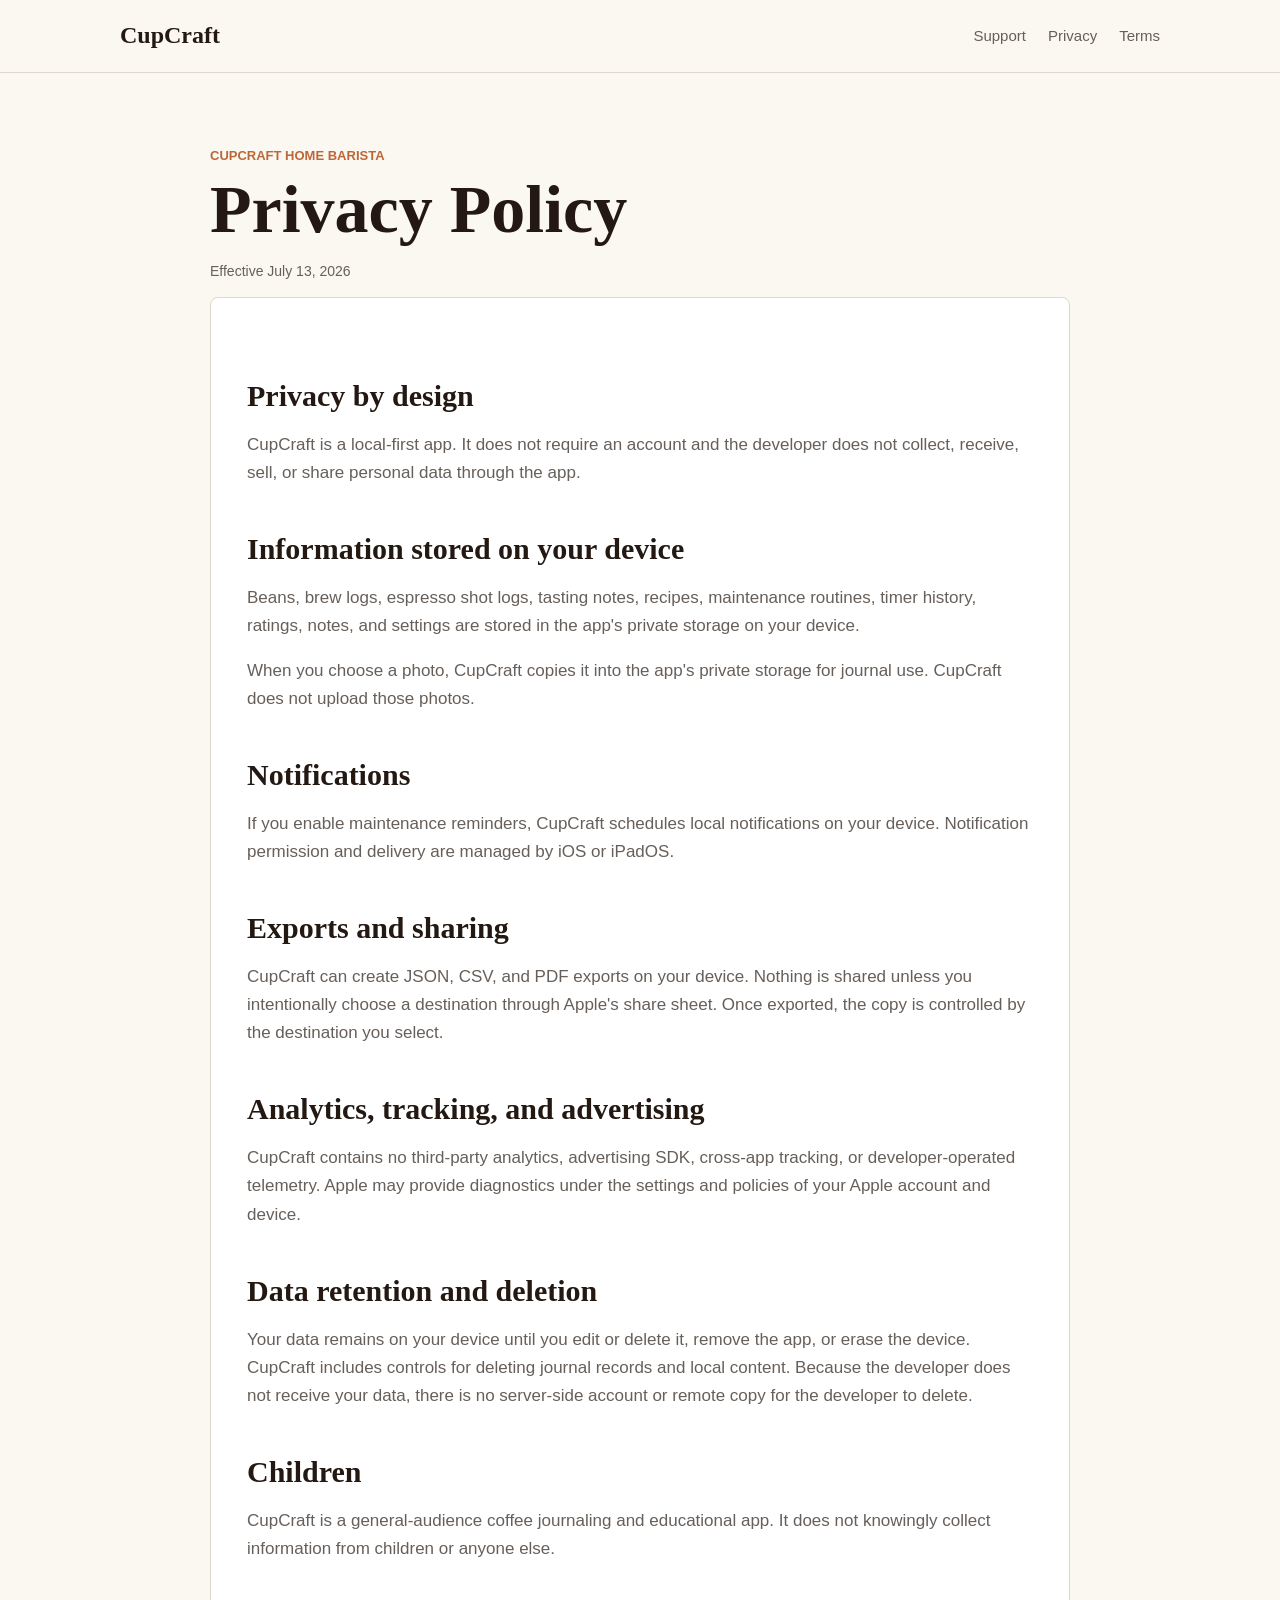
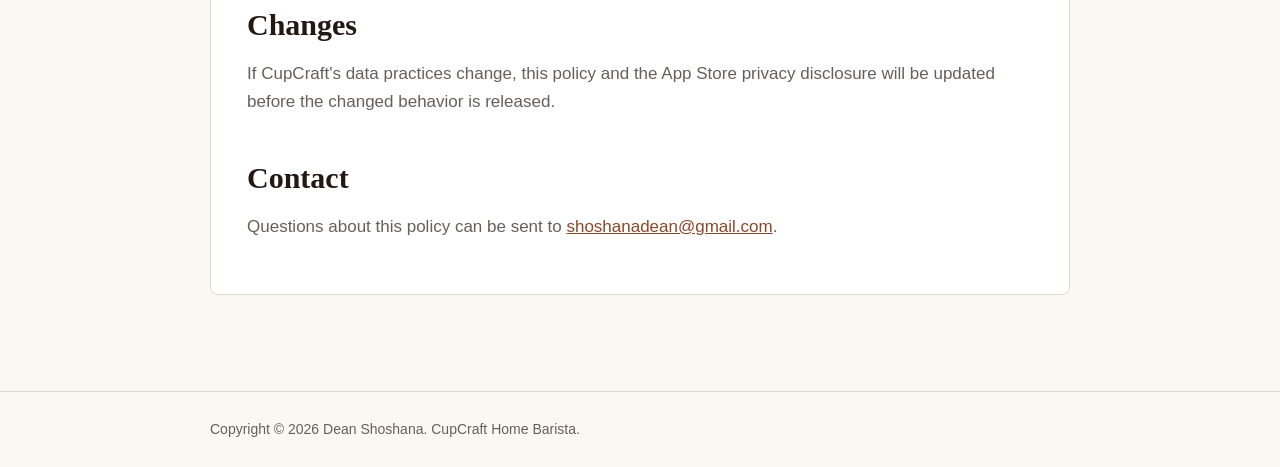
==== privacy.html @ ce3628c1 "Publish CupCraft support and legal site" ====
<!doctype html>
<html lang="en">
<head>
  <meta charset="utf-8">
  <meta name="viewport" content="width=device-width, initial-scale=1">
  <meta name="description" content="Privacy policy for CupCraft Home Barista.">
  <title>Privacy Policy - CupCraft</title>
  <link rel="stylesheet" href="styles.css">
</head>
<body>
  <header><div class="nav"><a class="brand" href="index.html">CupCraft</a><nav aria-label="Primary"><a href="support.html">Support</a><a href="privacy.html">Privacy</a><a href="terms.html">Terms</a></nav></div></header>
  <main>
    <p class="eyebrow">CupCraft Home Barista</p>
    <h1>Privacy Policy</h1>
    <p class="updated">Effective July 13, 2026</p>
    <article class="document">
      <h2>Privacy by design</h2>
      <p>CupCraft is a local-first app. It does not require an account and the developer does not collect, receive, sell, or share personal data through the app.</p>

      <h2>Information stored on your device</h2>
      <p>Beans, brew logs, espresso shot logs, tasting notes, recipes, maintenance routines, timer history, ratings, notes, and settings are stored in the app's private storage on your device.</p>
      <p>When you choose a photo, CupCraft copies it into the app's private storage for journal use. CupCraft does not upload those photos.</p>

      <h2>Notifications</h2>
      <p>If you enable maintenance reminders, CupCraft schedules local notifications on your device. Notification permission and delivery are managed by iOS or iPadOS.</p>

      <h2>Exports and sharing</h2>
      <p>CupCraft can create JSON, CSV, and PDF exports on your device. Nothing is shared unless you intentionally choose a destination through Apple's share sheet. Once exported, the copy is controlled by the destination you select.</p>

      <h2>Analytics, tracking, and advertising</h2>
      <p>CupCraft contains no third-party analytics, advertising SDK, cross-app tracking, or developer-operated telemetry. Apple may provide diagnostics under the settings and policies of your Apple account and device.</p>

      <h2>Data retention and deletion</h2>
      <p>Your data remains on your device until you edit or delete it, remove the app, or erase the device. CupCraft includes controls for deleting journal records and local content. Because the developer does not receive your data, there is no server-side account or remote copy for the developer to delete.</p>

      <h2>Children</h2>
      <p>CupCraft is a general-audience coffee journaling and educational app. It does not knowingly collect information from children or anyone else.</p>

      <h2>Changes</h2>
      <p>If CupCraft's data practices change, this policy and the App Store privacy disclosure will be updated before the changed behavior is released.</p>

      <h2>Contact</h2>
      <p>Questions about this policy can be sent to <a href="mailto:shoshanadean@gmail.com">shoshanadean@gmail.com</a>.</p>
    </article>
  </main>
  <footer><div class="footer-inner">Copyright &copy; 2026 Dean Shoshana. CupCraft Home Barista.</div></footer>
</body>
</html>
---- styles.css ----
:root {
  color-scheme: light;
  --ink: #231812;
  --muted: #675f59;
  --paper: #fbf8f2;
  --panel: #ffffff;
  --line: #ded8cf;
  --sage: #8d9b82;
  --copper: #bd6738;
}

* { box-sizing: border-box; }

body {
  margin: 0;
  background: var(--paper);
  color: var(--ink);
  font: 17px/1.65 -apple-system, BlinkMacSystemFont, "Segoe UI", sans-serif;
}

a { color: #8b4728; }
a:hover { color: var(--copper); }

header {
  border-bottom: 1px solid var(--line);
  background: rgba(251, 248, 242, 0.96);
}

.nav {
  width: min(1040px, calc(100% - 40px));
  min-height: 72px;
  margin: 0 auto;
  display: flex;
  align-items: center;
  justify-content: space-between;
  gap: 24px;
}

.brand {
  color: var(--ink);
  font-family: Georgia, serif;
  font-size: 24px;
  font-weight: 700;
  text-decoration: none;
}

nav { display: flex; gap: 22px; }
nav a { color: var(--muted); font-size: 15px; text-decoration: none; }

main {
  width: min(860px, calc(100% - 40px));
  margin: 0 auto;
  padding: 72px 0 96px;
}

.hero {
  display: grid;
  grid-template-columns: 160px 1fr;
  align-items: center;
  gap: 40px;
  margin-bottom: 64px;
}

.hero img {
  width: 160px;
  height: 160px;
  border-radius: 8px;
}

.eyebrow {
  margin: 0 0 8px;
  color: var(--copper);
  font-size: 13px;
  font-weight: 800;
  letter-spacing: 0;
  text-transform: uppercase;
}

h1, h2 {
  font-family: Georgia, serif;
  letter-spacing: 0;
}

h1 { margin: 0 0 12px; font-size: clamp(42px, 7vw, 68px); line-height: 1.05; }
h2 { margin: 44px 0 12px; font-size: 30px; line-height: 1.2; }
h3 { margin: 28px 0 8px; font-size: 19px; }
p, li { color: var(--muted); }

.lede { margin: 0; font-size: 20px; }
.updated { color: var(--muted); font-size: 14px; }

.links {
  display: grid;
  grid-template-columns: repeat(3, 1fr);
  gap: 16px;
}

.link-card {
  min-height: 148px;
  padding: 22px;
  border: 1px solid var(--line);
  border-top: 3px solid var(--sage);
  border-radius: 8px;
  background: var(--panel);
  color: var(--ink);
  text-decoration: none;
}

.link-card strong { display: block; margin-bottom: 8px; font-size: 19px; }
.link-card span { color: var(--muted); }

.document {
  padding: 36px;
  border: 1px solid var(--line);
  border-radius: 8px;
  background: var(--panel);
}

footer {
  border-top: 1px solid var(--line);
  color: var(--muted);
  font-size: 14px;
}

.footer-inner {
  width: min(860px, calc(100% - 40px));
  margin: 0 auto;
  padding: 26px 0;
}

@media (max-width: 700px) {
  .nav { align-items: flex-start; flex-direction: column; padding: 18px 0; }
  nav { flex-wrap: wrap; }
  main { padding-top: 48px; }
  .hero { grid-template-columns: 96px 1fr; gap: 22px; }
  .hero img { width: 96px; height: 96px; }
  .links { grid-template-columns: 1fr; }
  .document { padding: 24px; }
}
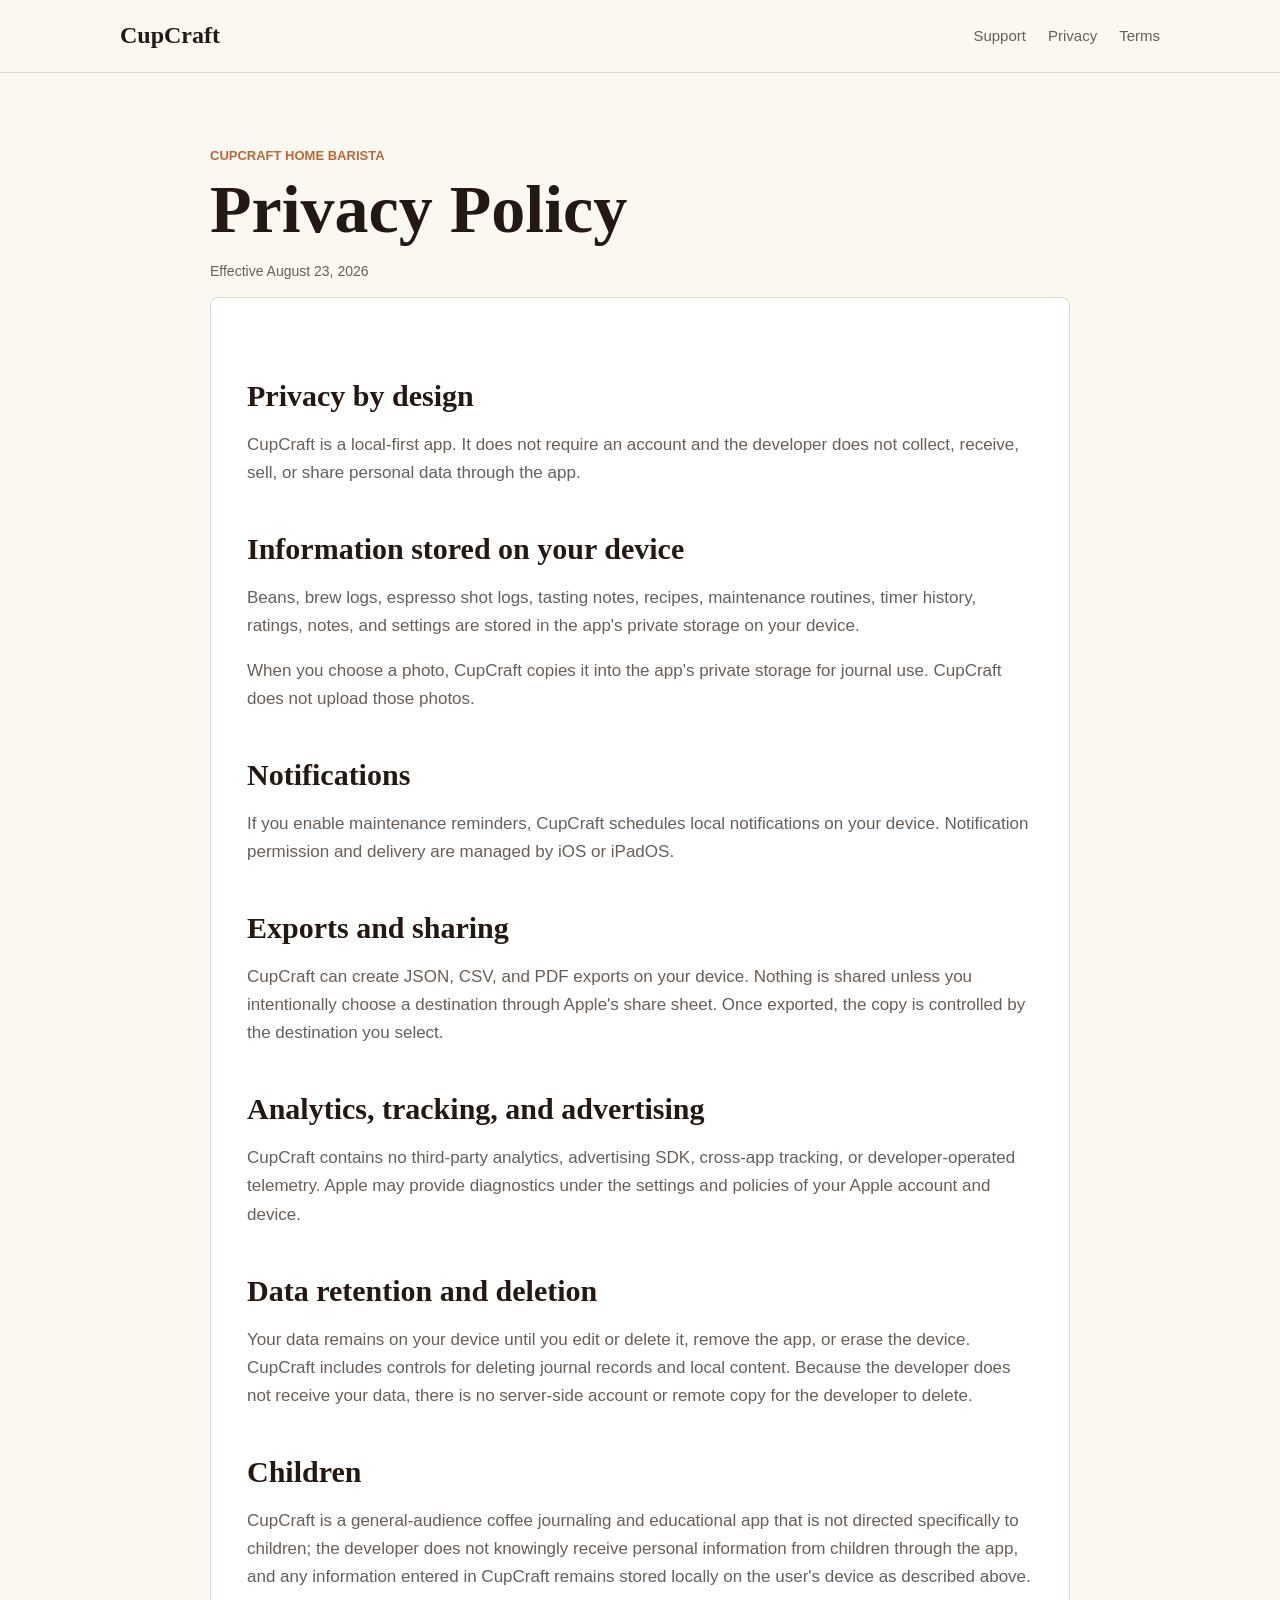
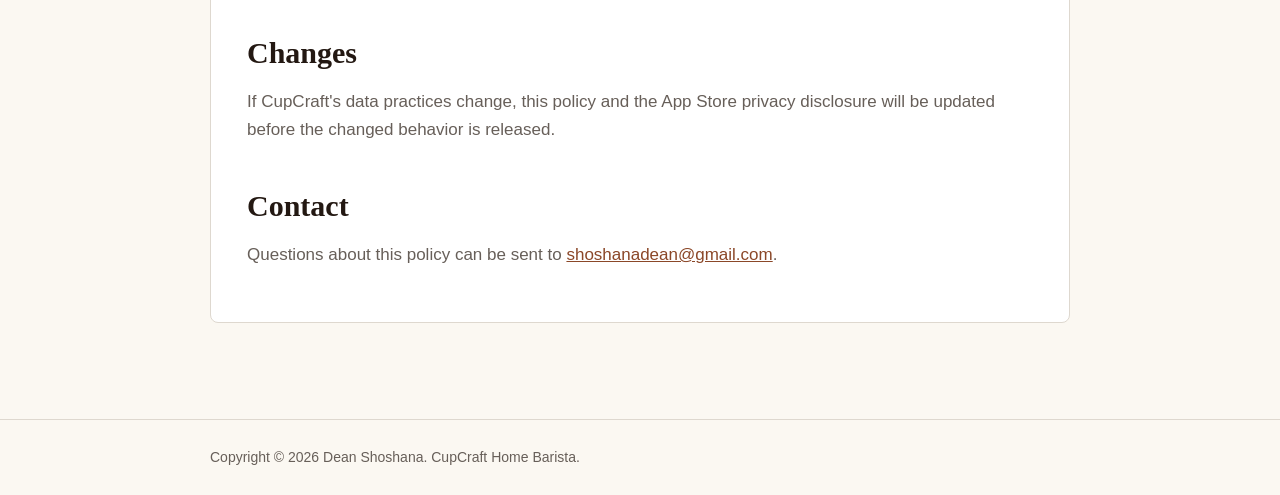
==== commit d1d65049: "Clarify on-device data handling for children" ====
--- a/privacy.html
+++ b/privacy.html
@@ -12,7 +12,7 @@
   <main>
     <p class="eyebrow">CupCraft Home Barista</p>
     <h1>Privacy Policy</h1>
-    <p class="updated">Effective July 13, 2026</p>
+    <p class="updated">Effective August 23, 2026</p>
     <article class="document">
       <h2>Privacy by design</h2>
       <p>CupCraft is a local-first app. It does not require an account and the developer does not collect, receive, sell, or share personal data through the app.</p>
@@ -34,7 +34,7 @@
       <p>Your data remains on your device until you edit or delete it, remove the app, or erase the device. CupCraft includes controls for deleting journal records and local content. Because the developer does not receive your data, there is no server-side account or remote copy for the developer to delete.</p>
 
       <h2>Children</h2>
-      <p>CupCraft is a general-audience coffee journaling and educational app. It does not knowingly collect information from children or anyone else.</p>
+      <p>CupCraft is a general-audience coffee journaling and educational app that is not directed specifically to children; the developer does not knowingly receive personal information from children through the app, and any information entered in CupCraft remains stored locally on the user's device as described above.</p>
 
       <h2>Changes</h2>
       <p>If CupCraft's data practices change, this policy and the App Store privacy disclosure will be updated before the changed behavior is released.</p>
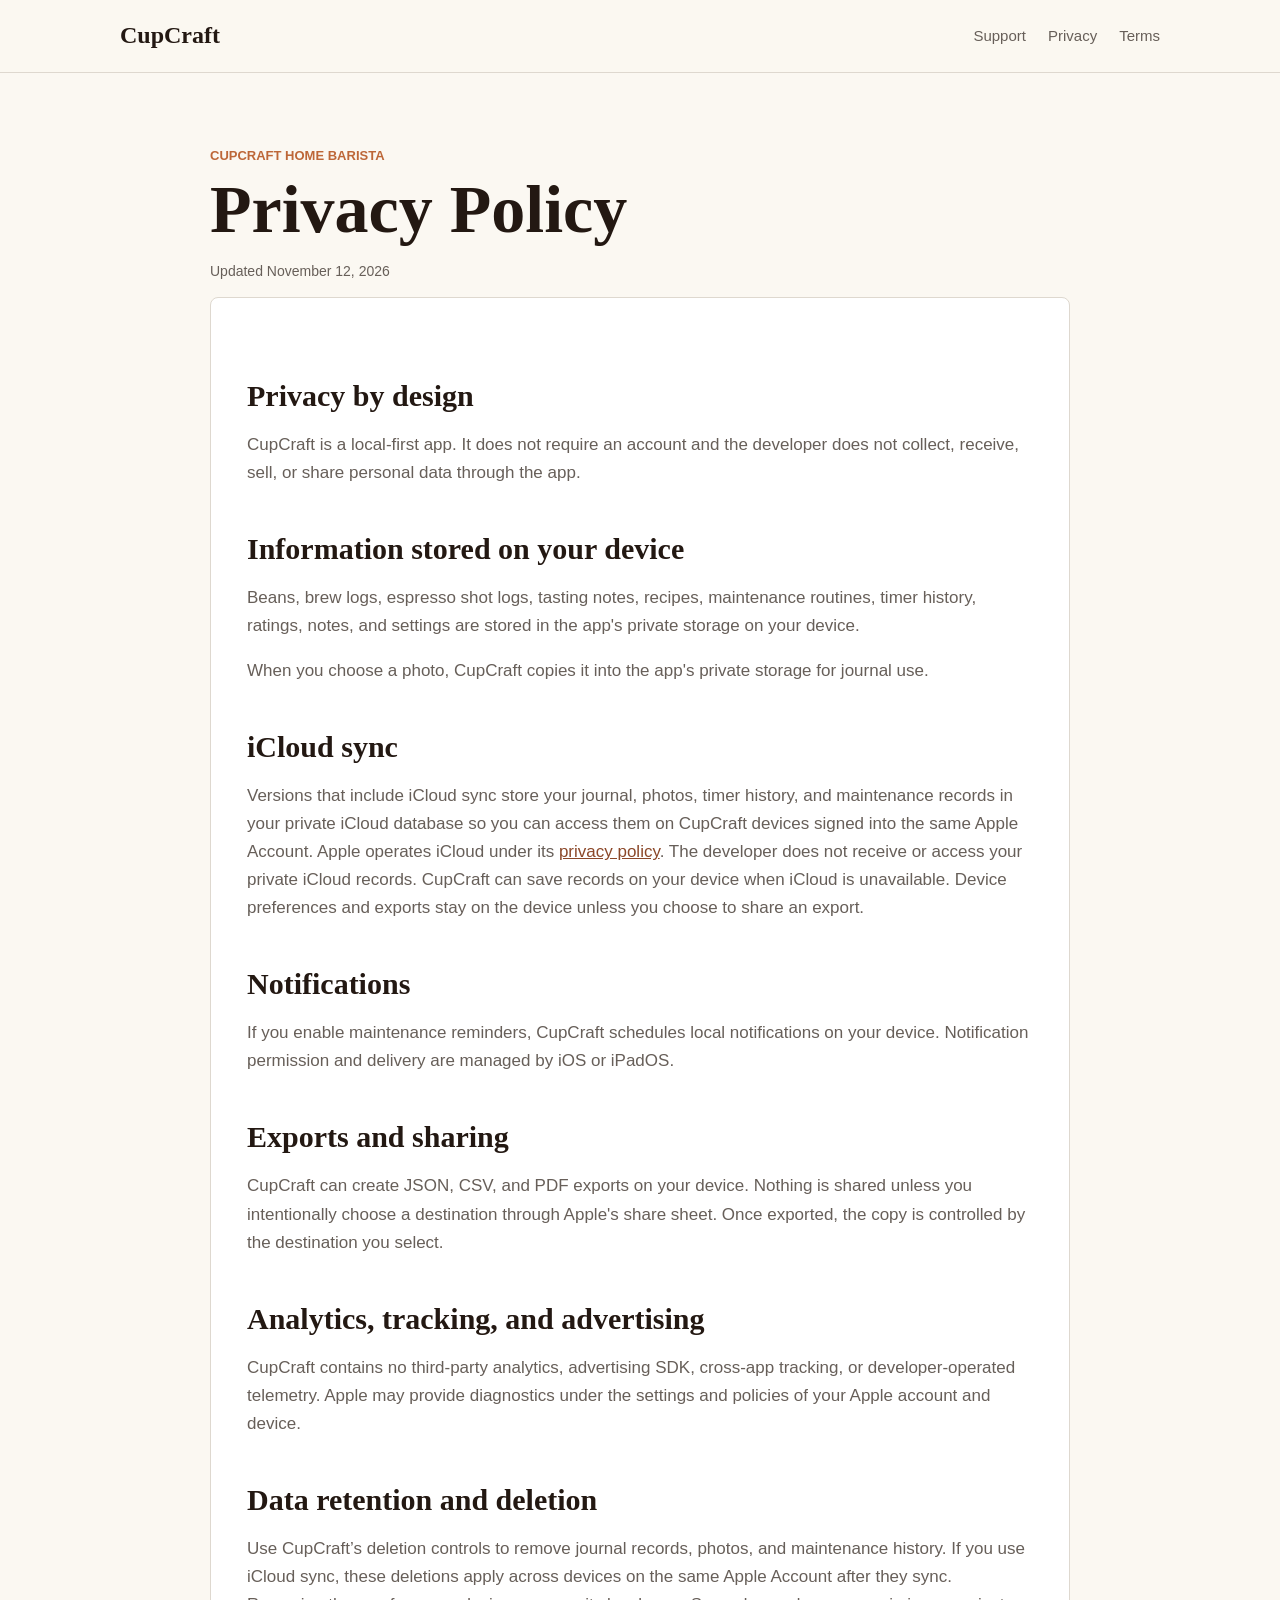
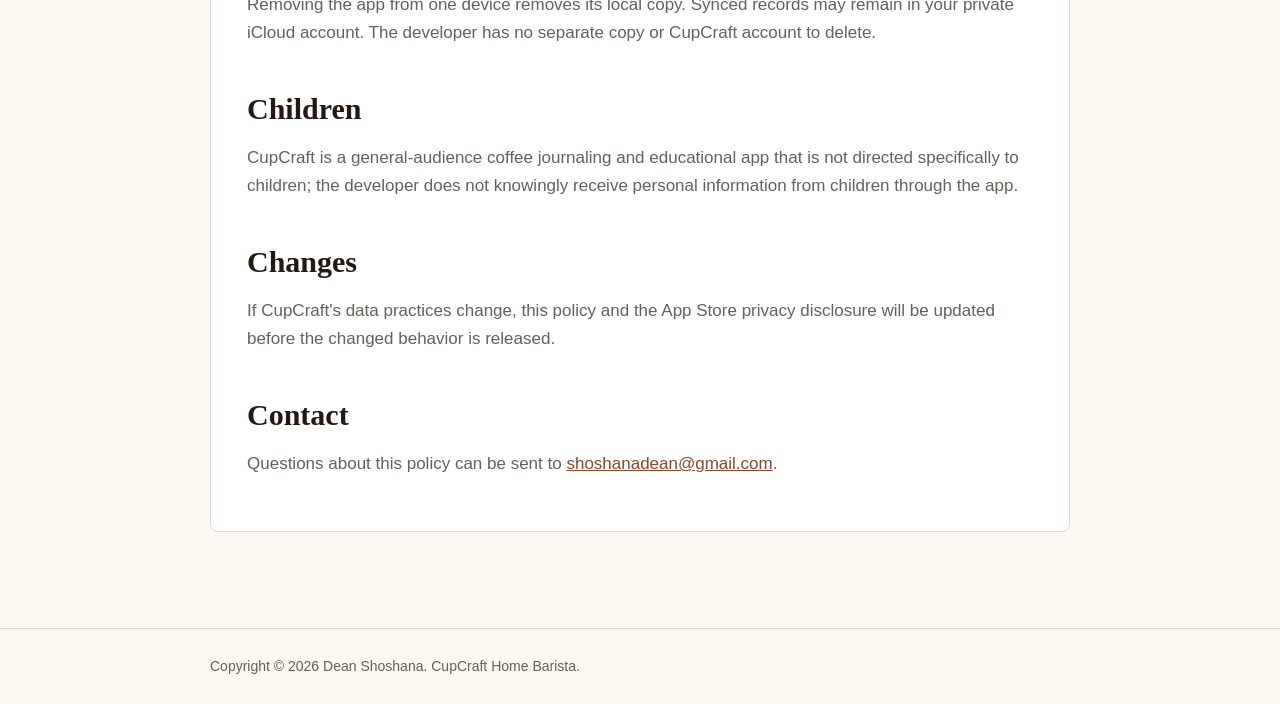
==== commit 79181594: "Document CupCraft private iCloud sync" ====
--- a/privacy.html
+++ b/privacy.html
@@ -12,14 +12,17 @@
   <main>
     <p class="eyebrow">CupCraft Home Barista</p>
     <h1>Privacy Policy</h1>
-    <p class="updated">Effective August 23, 2026</p>
+    <p class="updated">Updated November 12, 2026</p>
     <article class="document">
       <h2>Privacy by design</h2>
       <p>CupCraft is a local-first app. It does not require an account and the developer does not collect, receive, sell, or share personal data through the app.</p>
 
       <h2>Information stored on your device</h2>
       <p>Beans, brew logs, espresso shot logs, tasting notes, recipes, maintenance routines, timer history, ratings, notes, and settings are stored in the app's private storage on your device.</p>
-      <p>When you choose a photo, CupCraft copies it into the app's private storage for journal use. CupCraft does not upload those photos.</p>
+      <p>When you choose a photo, CupCraft copies it into the app's private storage for journal use.</p>
+
+      <h2>iCloud sync</h2>
+      <p>Versions that include iCloud sync store your journal, photos, timer history, and maintenance records in your private iCloud database so you can access them on CupCraft devices signed into the same Apple Account. Apple operates iCloud under its <a href="https://www.apple.com/legal/privacy/">privacy policy</a>. The developer does not receive or access your private iCloud records. CupCraft can save records on your device when iCloud is unavailable. Device preferences and exports stay on the device unless you choose to share an export.</p>
 
       <h2>Notifications</h2>
       <p>If you enable maintenance reminders, CupCraft schedules local notifications on your device. Notification permission and delivery are managed by iOS or iPadOS.</p>
@@ -31,10 +34,10 @@
       <p>CupCraft contains no third-party analytics, advertising SDK, cross-app tracking, or developer-operated telemetry. Apple may provide diagnostics under the settings and policies of your Apple account and device.</p>
 
       <h2>Data retention and deletion</h2>
-      <p>Your data remains on your device until you edit or delete it, remove the app, or erase the device. CupCraft includes controls for deleting journal records and local content. Because the developer does not receive your data, there is no server-side account or remote copy for the developer to delete.</p>
+      <p>Use CupCraft’s deletion controls to remove journal records, photos, and maintenance history. If you use iCloud sync, these deletions apply across devices on the same Apple Account after they sync. Removing the app from one device removes its local copy. Synced records may remain in your private iCloud account. The developer has no separate copy or CupCraft account to delete.</p>
 
       <h2>Children</h2>
-      <p>CupCraft is a general-audience coffee journaling and educational app that is not directed specifically to children; the developer does not knowingly receive personal information from children through the app, and any information entered in CupCraft remains stored locally on the user's device as described above.</p>
+      <p>CupCraft is a general-audience coffee journaling and educational app that is not directed specifically to children; the developer does not knowingly receive personal information from children through the app.</p>
 
       <h2>Changes</h2>
       <p>If CupCraft's data practices change, this policy and the App Store privacy disclosure will be updated before the changed behavior is released.</p>
